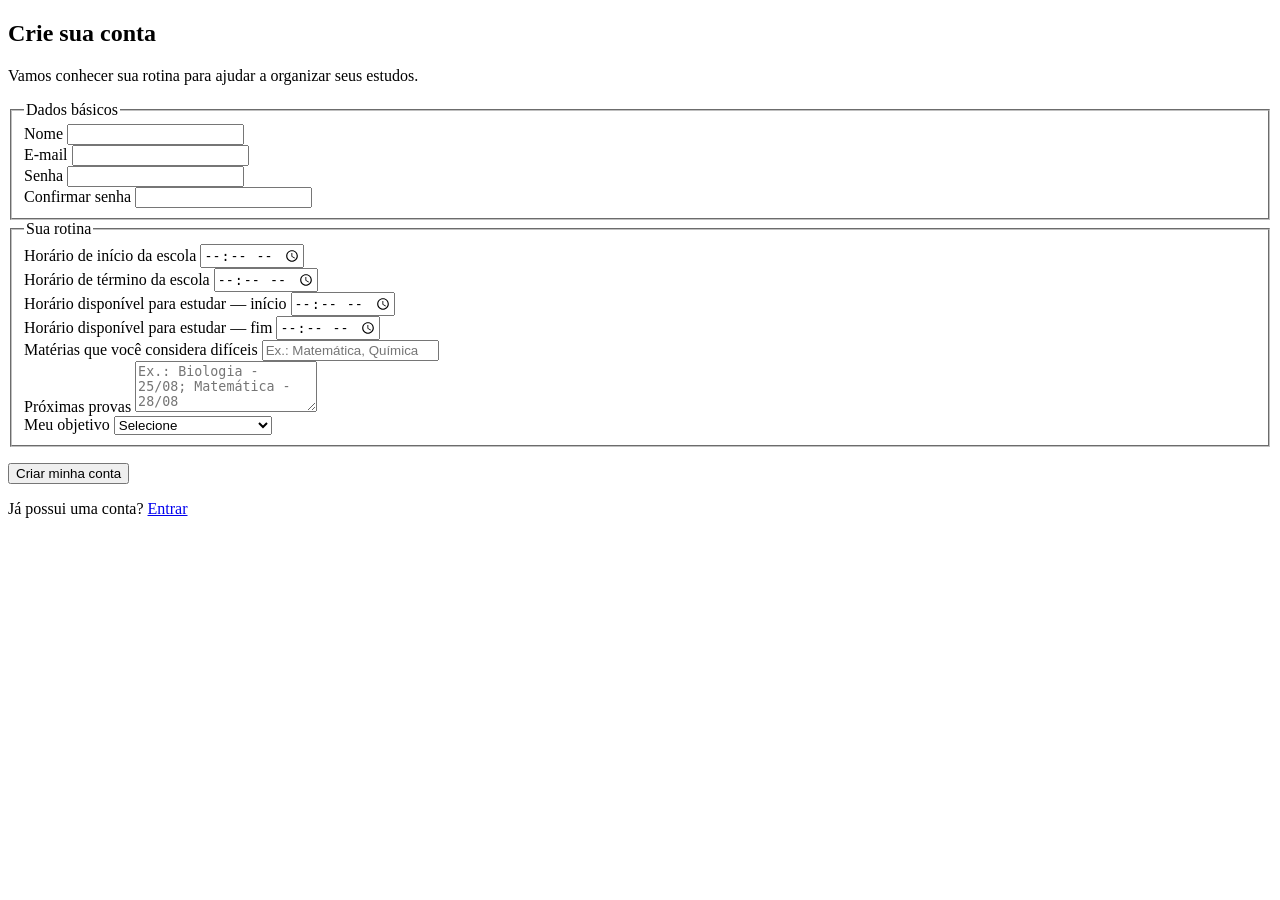
==== HTML/cadastro.html @ 258f2d6f "maior parte do código html + css" ====
<!DOCTYPE html>
<html lang="pt-BR">
<head>
    <meta charset="UTF-8">
    <meta name="viewport" content="width=device-width, initial-scale=1.0">
    <title>Meu Foco - Cadastro</title>
    <link rel="stylesheet" href="css/style.css">
</head>
<body>
    <main class="pagina pagina-cadastro">
        <section class="card-cadastro">
            <header class="cabecalho-cadastro">
                <h1>Crie sua conta</h1>
                <p>Vamos conhecer sua rotina para ajudar a organizar seus estudos.</p>
            </header>

            <form id="form-cadastro" novalidate>
                <fieldset class="grupo-formulario">
                    <legend>Dados básicos</legend>

                    <div class="campo">
                        <label for="cadastro-nome">Nome</label>
                        <input type="text" id="cadastro-nome" required>
                    </div>

                    <div class="campo">
                        <label for="cadastro-email">E-mail</label>
                        <input type="email" id="cadastro-email" required>
                    </div>

                    <div class="campo">
                        <label for="cadastro-senha">Senha</label>
                        <input type="password" id="cadastro-senha" minlength="6" required>
                    </div>

                    <div class="campo">
                        <label for="cadastro-confirmacao">Confirmar senha</label>
                        <input type="password" id="cadastro-confirmacao" minlength="6" required>
                    </div>
                </fieldset>

                <fieldset class="grupo-formulario">
                    <legend>Sua rotina</legend>

                    <div class="campo">
                        <label for="horario-escola-inicio">Horário de início da escola</label>
                        <input type="time" id="horario-escola-inicio">
                    </div>

                    <div class="campo">
                        <label for="horario-escola-fim">Horário de término da escola</label>
                        <input type="time" id="horario-escola-fim">
                    </div>

                    <div class="campo">
                        <label for="horario-estudo-inicio">Horário disponível para estudar — início</label>
                        <input type="time" id="horario-estudo-inicio">
                    </div>

                    <div class="campo">
                        <label for="horario-estudo-fim">Horário disponível para estudar — fim</label>
                        <input type="time" id="horario-estudo-fim">
                    </div>

                    <div class="campo">
                        <label for="materias-dificeis">Matérias que você considera difíceis</label>
                        <input type="text" id="materias-dificeis" placeholder="Ex.: Matemática, Química">
                    </div>

                    <div class="campo">
                        <label for="dias-prova">Próximas provas</label>
                        <textarea id="dias-prova" rows="3" placeholder="Ex.: Biologia - 25/08; Matemática - 28/08"></textarea>
                    </div>

                    <div class="campo">
                        <label for="objetivo">Meu objetivo</label>
                        <select id="objetivo" required>
                            <option value="">Selecione</option>
                            <option value="passar-no-enem">Passar no ENEM</option>
                            <option value="melhorar-notas">Melhorar minhas notas</option>
                            <option value="nao-acumular">Não acumular tarefas</option>
                            <option value="outro">Outro</option>
                        </select>
                    </div>
                </fieldset>

                <p id="cadastro-mensagem" class="mensagem" role="alert"></p>

                <button type="submit" class="botao botao-principal">Criar minha conta</button>
            </form>

            <p class="link-alternativo">
                Já possui uma conta?
                <a href="index.html">Entrar</a>
            </p>
        </section>
    </main>

    <script src="js/cadastro.js"></script>
</body>
</html>
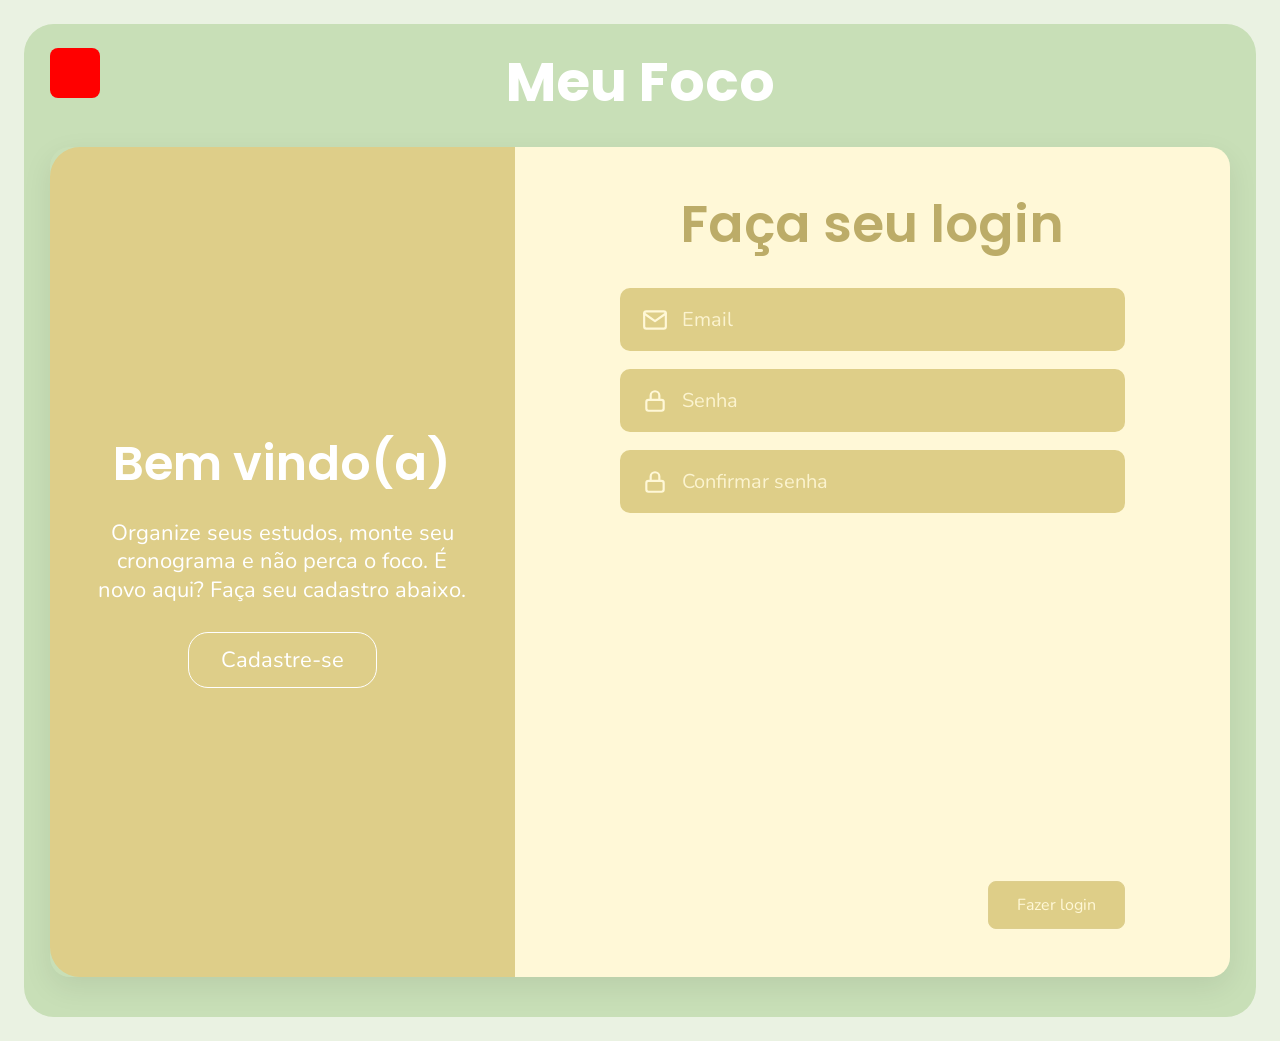
==== commit eed5cce6: "cadastroatualizado" ====
--- a/HTML/cadastro.html
+++ b/HTML/cadastro.html
@@ -1,101 +1,281 @@
 <!DOCTYPE html>
 <html lang="pt-BR">
 <head>
-    <meta charset="UTF-8">
-    <meta name="viewport" content="width=device-width, initial-scale=1.0">
-    <title>Meu Foco - Cadastro</title>
-    <link rel="stylesheet" href="css/style.css">
+<meta charset="UTF-8">
+<meta name="viewport" content="width=device-width, initial-scale=1.0">
+<title>Meu Foco - Login</title>
+<link rel="preconnect" href="https://fonts.googleapis.com">
+<link href="https://fonts.googleapis.com/css2?family=Poppins:wght@400;600;700&family=Nunito:wght@400;600&display=swap" rel="stylesheet">
+<style>
+  :root {
+    --bg: #C8DFB7;
+    --gold: #DECE89;
+    --gold-input: #DECE88;
+    --cream: #FFF8D7;
+    --heading-olive: #BCAC68;
+    --accent-red: #FF0000;
+    --white: #FFFFFF;
+  }
+
+  * { box-sizing: border-box; margin: 0; padding: 0; }
+
+  body {
+    background: #EAF2E2;
+    font-family: 'Nunito', sans-serif;
+    display: flex;
+    justify-content: center;
+    padding: 24px;
+  }
+
+  .notebook {
+    position: relative;
+    width: 100%;
+    max-width: 1280px;
+    min-height: 993px;
+    background: var(--bg);
+    border-radius: 30px;
+    padding: 24px 26px 40px;
+    display: flex;
+    flex-direction: column;
+    gap: 32px;
+  }
+
+  .topbar {
+    display: flex;
+    align-items: center;
+    justify-content: center;
+    position: relative;
+    min-height: 67px;
+  }
+
+  .topbar .icon-square {
+    position: absolute;
+    left: 0;
+    top: 0;
+    width: 50px;
+    height: 50px;
+    background: var(--accent-red);
+    border-radius: 8px;
+  }
+
+  .topbar h1 {
+    font-family: 'Poppins', sans-serif;
+    font-weight: 700;
+    font-size: 55px;
+    line-height: 67px;
+    color: var(--white);
+    text-align: center;
+  }
+
+  .auth-panel {
+    flex: 1;
+    display: grid;
+    grid-template-columns: minmax(0, 0.65fr) minmax(0, 1fr);
+    border-radius: 20px;
+    overflow: hidden;
+    min-height: 780px;
+    box-shadow: 0 10px 30px rgba(0,0,0,0.08);
+  }
+
+  .auth-left {
+    background: var(--gold);
+    border-radius: 30px 0 0 30px;
+    display: flex;
+    flex-direction: column;
+    align-items: center;
+    justify-content: center;
+    text-align: center;
+    padding: 48px 40px;
+    gap: 28px;
+  }
+
+  .auth-left h2 {
+    font-family: 'Poppins', sans-serif;
+    font-weight: 600;
+    font-size: 48px;
+    line-height: 1.15;
+    color: var(--white);
+  }
+
+  .auth-left p {
+    font-weight: 400;
+    font-size: 22px;
+    line-height: 1.3;
+    color: var(--white);
+    max-width: 380px;
+  }
+
+  .cta-outline {
+    display: inline-flex;
+    align-items: center;
+    justify-content: center;
+    padding: 12px 32px;
+    border: 1px solid var(--white);
+    border-radius: 20px;
+    font-weight: 400;
+    font-size: 22px;
+    color: var(--white);
+    text-decoration: none;
+    background: transparent;
+    cursor: pointer;
+    transition: background 0.2s ease, color 0.2s ease;
+  }
+
+  .cta-outline:hover {
+    background: var(--white);
+    color: var(--gold);
+  }
+
+  .auth-right {
+    background: var(--cream);
+    display: flex;
+    flex-direction: column;
+    align-items: center;
+    padding: 48px 56px;
+    gap: 28px;
+  }
+
+  .auth-right h2 {
+    font-family: 'Poppins', sans-serif;
+    font-weight: 600;
+    font-size: 52px;
+    line-height: 1.1;
+    color: var(--heading-olive);
+    text-align: center;
+    margin-bottom: 8px;
+  }
+
+  form.signup-form {
+    width: 100%;
+    max-width: 505px;
+    display: flex;
+    flex-direction: column;
+    gap: 18px;
+    flex: 1;
+  }
+
+  .field {
+    display: flex;
+    align-items: center;
+    gap: 14px;
+    width: 100%;
+    background: var(--gold-input);
+    border-radius: 10px;
+    padding: 18px 22px;
+  }
+
+  .field svg {
+    flex: none;
+    width: 26px;
+    height: 26px;
+    color: var(--cream);
+  }
+
+  .field input {
+    flex: 1;
+    background: transparent;
+    border: none;
+    outline: none;
+    font-family: 'Nunito', sans-serif;
+    font-weight: 400;
+    font-size: 20px;
+    color: var(--cream);
+  }
+
+  .field input::placeholder {
+    color: var(--cream);
+    opacity: 0.9;
+  }
+
+  .submit-row {
+    display: flex;
+    justify-content: flex-end;
+    margin-top: auto;
+  }
+
+  .submit-btn {
+    display: inline-flex;
+    align-items: center;
+    justify-content: center;
+    padding: 12px 28px;
+    background: var(--gold-input);
+    border: 1px solid #DDCE8E;
+    border-radius: 8px;
+    font-family: 'Nunito', sans-serif;
+    font-weight: 400;
+    font-size: 16px;
+    color: var(--cream);
+    cursor: pointer;
+    transition: filter 0.2s ease;
+  }
+
+  .submit-btn:hover { filter: brightness(0.95); }
+
+  @media (max-width: 860px) {
+    .auth-panel { grid-template-columns: 1fr; min-height: unset; }
+    .auth-left { border-radius: 30px 30px 0 0; padding: 40px 24px; }
+    .auth-right { padding: 40px 24px; }
+    .auth-left h2 { font-size: 34px; }
+    .auth-right h2 { font-size: 36px; }
+    .topbar h1 { font-size: 34px; line-height: 40px; }
+    .topbar .icon-square { width: 36px; height: 36px; }
+  }
+</style>
 </head>
 <body>
-    <main class="pagina pagina-cadastro">
-        <section class="card-cadastro">
-            <header class="cabecalho-cadastro">
-                <h1>Crie sua conta</h1>
-                <p>Vamos conhecer sua rotina para ajudar a organizar seus estudos.</p>
-            </header>
-
-            <form id="form-cadastro" novalidate>
-                <fieldset class="grupo-formulario">
-                    <legend>Dados básicos</legend>
-
-                    <div class="campo">
-                        <label for="cadastro-nome">Nome</label>
-                        <input type="text" id="cadastro-nome" required>
-                    </div>
-
-                    <div class="campo">
-                        <label for="cadastro-email">E-mail</label>
-                        <input type="email" id="cadastro-email" required>
-                    </div>
-
-                    <div class="campo">
-                        <label for="cadastro-senha">Senha</label>
-                        <input type="password" id="cadastro-senha" minlength="6" required>
-                    </div>
-
-                    <div class="campo">
-                        <label for="cadastro-confirmacao">Confirmar senha</label>
-                        <input type="password" id="cadastro-confirmacao" minlength="6" required>
-                    </div>
-                </fieldset>
-
-                <fieldset class="grupo-formulario">
-                    <legend>Sua rotina</legend>
-
-                    <div class="campo">
-                        <label for="horario-escola-inicio">Horário de início da escola</label>
-                        <input type="time" id="horario-escola-inicio">
-                    </div>
-
-                    <div class="campo">
-                        <label for="horario-escola-fim">Horário de término da escola</label>
-                        <input type="time" id="horario-escola-fim">
-                    </div>
-
-                    <div class="campo">
-                        <label for="horario-estudo-inicio">Horário disponível para estudar — início</label>
-                        <input type="time" id="horario-estudo-inicio">
-                    </div>
-
-                    <div class="campo">
-                        <label for="horario-estudo-fim">Horário disponível para estudar — fim</label>
-                        <input type="time" id="horario-estudo-fim">
-                    </div>
-
-                    <div class="campo">
-                        <label for="materias-dificeis">Matérias que você considera difíceis</label>
-                        <input type="text" id="materias-dificeis" placeholder="Ex.: Matemática, Química">
-                    </div>
-
-                    <div class="campo">
-                        <label for="dias-prova">Próximas provas</label>
-                        <textarea id="dias-prova" rows="3" placeholder="Ex.: Biologia - 25/08; Matemática - 28/08"></textarea>
-                    </div>
-
-                    <div class="campo">
-                        <label for="objetivo">Meu objetivo</label>
-                        <select id="objetivo" required>
-                            <option value="">Selecione</option>
-                            <option value="passar-no-enem">Passar no ENEM</option>
-                            <option value="melhorar-notas">Melhorar minhas notas</option>
-                            <option value="nao-acumular">Não acumular tarefas</option>
-                            <option value="outro">Outro</option>
-                        </select>
-                    </div>
-                </fieldset>
-
-                <p id="cadastro-mensagem" class="mensagem" role="alert"></p>
-
-                <button type="submit" class="botao botao-principal">Criar minha conta</button>
-            </form>
-
-            <p class="link-alternativo">
-                Já possui uma conta?
-                <a href="index.html">Entrar</a>
-            </p>
-        </section>
-    </main>
-
-    <script src="js/cadastro.js"></script>
+
+<div class="notebook">
+
+  <header class="topbar">
+    <div class="icon-square" aria-hidden="true"></div>
+    <h1>Meu Foco</h1>
+  </header>
+
+  <section class="auth-panel">
+
+    <div class="auth-left">
+      <h2>Bem vindo(a)</h2>
+      <p>Organize seus estudos, monte seu cronograma e não perca o foco. É novo aqui? Faça seu cadastro abaixo.</p>
+      <a href="#form-cadastro" class="cta-outline">Cadastre-se</a>
+    </div>
+
+    <div class="auth-right">
+      <h2>Faça seu login</h2>
+
+      <form class="signup-form" id="form-cadastro">
+        <label class="field">
+          <svg viewBox="0 0 24 24" fill="none" stroke="currentColor" stroke-width="2" stroke-linecap="round" stroke-linejoin="round">
+            <rect x="2" y="4" width="20" height="16" rx="2"/>
+            <path d="M22 6l-10 7L2 6"/>
+          </svg>
+          <input type="email" name="email" placeholder="Email" required>
+        </label>
+
+        <label class="field">
+          <svg viewBox="0 0 24 24" fill="none" stroke="currentColor" stroke-width="2" stroke-linecap="round" stroke-linejoin="round">
+            <rect x="4" y="11" width="16" height="10" rx="2"/>
+            <path d="M8 11V7a4 4 0 0 1 8 0v4"/>
+          </svg>
+          <input type="password" name="senha" placeholder="Senha" required>
+        </label>
+
+        <label class="field">
+          <svg viewBox="0 0 24 24" fill="none" stroke="currentColor" stroke-width="2" stroke-linecap="round" stroke-linejoin="round">
+            <rect x="4" y="11" width="16" height="10" rx="2"/>
+            <path d="M8 11V7a4 4 0 0 1 8 0v4"/>
+          </svg>
+          <input type="password" name="confirmar_senha" placeholder="Confirmar senha" required>
+        </label>
+
+        <div class="submit-row">
+          <a href="index.html"><button type="submit" class="submit-btn">Fazer login</button></a>
+        </div>
+      </form>
+    </div>
+
+  </section>
+
+</div>
+<!--Eu nunca mais quero passar por isso, pela fé-->
 </body>
 </html>
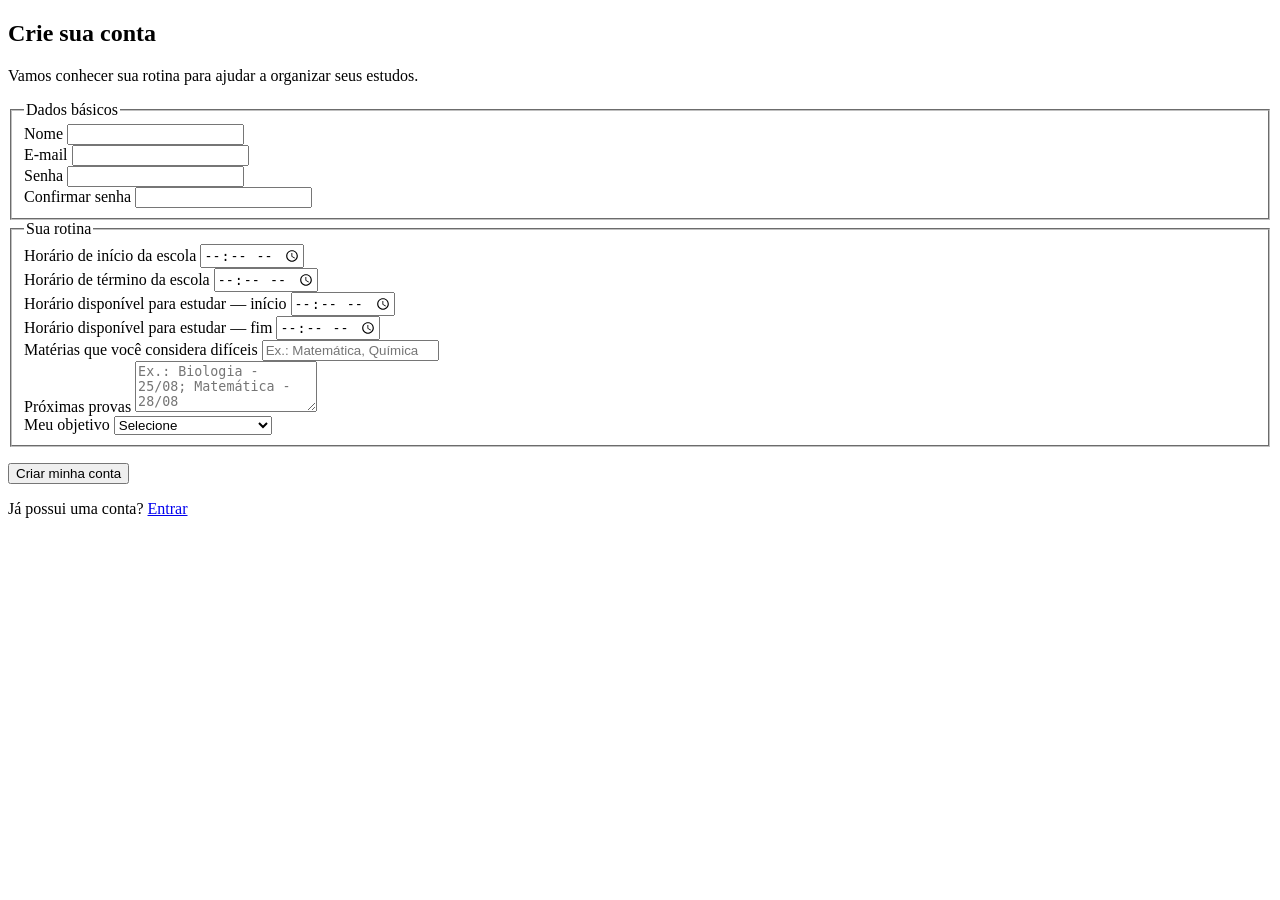
==== commit bbfc94c2: "voltando2" ====
--- a/HTML/cadastro.html
+++ b/HTML/cadastro.html
@@ -1,281 +1,171 @@
 <!DOCTYPE html>
 <html lang="pt-BR">
 <head>
-<meta charset="UTF-8">
-<meta name="viewport" content="width=device-width, initial-scale=1.0">
-<title>Meu Foco - Login</title>
-<link rel="preconnect" href="https://fonts.googleapis.com">
-<link href="https://fonts.googleapis.com/css2?family=Poppins:wght@400;600;700&family=Nunito:wght@400;600&display=swap" rel="stylesheet">
-<style>
-  :root {
-    --bg: #C8DFB7;
-    --gold: #DECE89;
-    --gold-input: #DECE88;
-    --cream: #FFF8D7;
-    --heading-olive: #BCAC68;
-    --accent-red: #FF0000;
-    --white: #FFFFFF;
-  }
-
-  * { box-sizing: border-box; margin: 0; padding: 0; }
-
-  body {
-    background: #EAF2E2;
-    font-family: 'Nunito', sans-serif;
-    display: flex;
-    justify-content: center;
-    padding: 24px;
-  }
-
-  .notebook {
-    position: relative;
-    width: 100%;
-    max-width: 1280px;
-    min-height: 993px;
-    background: var(--bg);
-    border-radius: 30px;
-    padding: 24px 26px 40px;
-    display: flex;
-    flex-direction: column;
-    gap: 32px;
-  }
-
-  .topbar {
-    display: flex;
-    align-items: center;
-    justify-content: center;
-    position: relative;
-    min-height: 67px;
-  }
-
-  .topbar .icon-square {
-    position: absolute;
-    left: 0;
-    top: 0;
-    width: 50px;
-    height: 50px;
-    background: var(--accent-red);
-    border-radius: 8px;
-  }
-
-  .topbar h1 {
-    font-family: 'Poppins', sans-serif;
-    font-weight: 700;
-    font-size: 55px;
-    line-height: 67px;
-    color: var(--white);
-    text-align: center;
-  }
-
-  .auth-panel {
-    flex: 1;
-    display: grid;
-    grid-template-columns: minmax(0, 0.65fr) minmax(0, 1fr);
-    border-radius: 20px;
-    overflow: hidden;
-    min-height: 780px;
-    box-shadow: 0 10px 30px rgba(0,0,0,0.08);
-  }
-
-  .auth-left {
-    background: var(--gold);
-    border-radius: 30px 0 0 30px;
-    display: flex;
-    flex-direction: column;
-    align-items: center;
-    justify-content: center;
-    text-align: center;
-    padding: 48px 40px;
-    gap: 28px;
-  }
-
-  .auth-left h2 {
-    font-family: 'Poppins', sans-serif;
-    font-weight: 600;
-    font-size: 48px;
-    line-height: 1.15;
-    color: var(--white);
-  }
-
-  .auth-left p {
-    font-weight: 400;
-    font-size: 22px;
-    line-height: 1.3;
-    color: var(--white);
-    max-width: 380px;
-  }
-
-  .cta-outline {
-    display: inline-flex;
-    align-items: center;
-    justify-content: center;
-    padding: 12px 32px;
-    border: 1px solid var(--white);
-    border-radius: 20px;
-    font-weight: 400;
-    font-size: 22px;
-    color: var(--white);
-    text-decoration: none;
-    background: transparent;
-    cursor: pointer;
-    transition: background 0.2s ease, color 0.2s ease;
-  }
-
-  .cta-outline:hover {
-    background: var(--white);
-    color: var(--gold);
-  }
-
-  .auth-right {
-    background: var(--cream);
-    display: flex;
-    flex-direction: column;
-    align-items: center;
-    padding: 48px 56px;
-    gap: 28px;
-  }
-
-  .auth-right h2 {
-    font-family: 'Poppins', sans-serif;
-    font-weight: 600;
-    font-size: 52px;
-    line-height: 1.1;
-    color: var(--heading-olive);
-    text-align: center;
-    margin-bottom: 8px;
-  }
-
-  form.signup-form {
-    width: 100%;
-    max-width: 505px;
-    display: flex;
-    flex-direction: column;
-    gap: 18px;
-    flex: 1;
-  }
-
-  .field {
-    display: flex;
-    align-items: center;
-    gap: 14px;
-    width: 100%;
-    background: var(--gold-input);
-    border-radius: 10px;
-    padding: 18px 22px;
-  }
-
-  .field svg {
-    flex: none;
-    width: 26px;
-    height: 26px;
-    color: var(--cream);
-  }
-
-  .field input {
-    flex: 1;
-    background: transparent;
-    border: none;
-    outline: none;
-    font-family: 'Nunito', sans-serif;
-    font-weight: 400;
-    font-size: 20px;
-    color: var(--cream);
-  }
-
-  .field input::placeholder {
-    color: var(--cream);
-    opacity: 0.9;
-  }
-
-  .submit-row {
-    display: flex;
-    justify-content: flex-end;
-    margin-top: auto;
-  }
-
-  .submit-btn {
-    display: inline-flex;
-    align-items: center;
-    justify-content: center;
-    padding: 12px 28px;
-    background: var(--gold-input);
-    border: 1px solid #DDCE8E;
-    border-radius: 8px;
-    font-family: 'Nunito', sans-serif;
-    font-weight: 400;
-    font-size: 16px;
-    color: var(--cream);
-    cursor: pointer;
-    transition: filter 0.2s ease;
-  }
-
-  .submit-btn:hover { filter: brightness(0.95); }
-
-  @media (max-width: 860px) {
-    .auth-panel { grid-template-columns: 1fr; min-height: unset; }
-    .auth-left { border-radius: 30px 30px 0 0; padding: 40px 24px; }
-    .auth-right { padding: 40px 24px; }
-    .auth-left h2 { font-size: 34px; }
-    .auth-right h2 { font-size: 36px; }
-    .topbar h1 { font-size: 34px; line-height: 40px; }
-    .topbar .icon-square { width: 36px; height: 36px; }
-  }
-</style>
+    <meta charset="UTF-8">
+    <meta name="viewport" content="width=device-width, initial-scale=1.0">
+    <title>Meu Foco - Cadastro</title>
+    <link rel="stylesheet" href="css/style.css">
 </head>
 <body>
+    <main class="pagina pagina-cadastro">
+        <section class="card-cadastro">
+            <header class="cabecalho-cadastro">
+                <h1>Crie sua conta</h1>
+                <p>Vamos conhecer sua rotina para ajudar a organizar seus estudos.</p>
+            </header>
 
-<div class="notebook">
+            <form id="form-cadastro" novalidate>
+                <fieldset class="grupo-formulario">
+                    <legend>Dados básicos</legend>
 
-  <header class="topbar">
-    <div class="icon-square" aria-hidden="true"></div>
-    <h1>Meu Foco</h1>
-  </header>
+                    <div class="campo">
+                        <label for="cadastro-nome">Nome</label>
+                        <input type="text" id="cadastro-nome" required>
+                    </div>
 
-  <section class="auth-panel">
+                    <div class="campo">
+                        <label for="cadastro-email">E-mail</label>
+                        <input type="email" id="cadastro-email" required>
+                    </div>
 
-    <div class="auth-left">
-      <h2>Bem vindo(a)</h2>
-      <p>Organize seus estudos, monte seu cronograma e não perca o foco. É novo aqui? Faça seu cadastro abaixo.</p>
-      <a href="#form-cadastro" class="cta-outline">Cadastre-se</a>
-    </div>
+                    <div class="campo">
+                        <label for="cadastro-senha">Senha</label>
+                        <input type="password" id="cadastro-senha" minlength="6" required>
+                    </div>
 
-    <div class="auth-right">
-      <h2>Faça seu login</h2>
+                    <div class="campo">
+                        <label for="cadastro-confirmacao">Confirmar senha</label>
+                        <input type="password" id="cadastro-confirmacao" minlength="6" required>
+                    </div>
+                </fieldset>
 
-      <form class="signup-form" id="form-cadastro">
-        <label class="field">
-          <svg viewBox="0 0 24 24" fill="none" stroke="currentColor" stroke-width="2" stroke-linecap="round" stroke-linejoin="round">
-            <rect x="2" y="4" width="20" height="16" rx="2"/>
-            <path d="M22 6l-10 7L2 6"/>
-          </svg>
-          <input type="email" name="email" placeholder="Email" required>
-        </label>
+                <fieldset class="grupo-formulario">
+                    <legend>Sua rotina</legend>
 
-        <label class="field">
-          <svg viewBox="0 0 24 24" fill="none" stroke="currentColor" stroke-width="2" stroke-linecap="round" stroke-linejoin="round">
-            <rect x="4" y="11" width="16" height="10" rx="2"/>
-            <path d="M8 11V7a4 4 0 0 1 8 0v4"/>
-          </svg>
-          <input type="password" name="senha" placeholder="Senha" required>
-        </label>
+                    <div class="campo">
+                        <label for="horario-escola-inicio">Horário de início da escola</label>
+                        <input type="time" id="horario-escola-inicio">
+                    </div>
 
-        <label class="field">
-          <svg viewBox="0 0 24 24" fill="none" stroke="currentColor" stroke-width="2" stroke-linecap="round" stroke-linejoin="round">
-            <rect x="4" y="11" width="16" height="10" rx="2"/>
-            <path d="M8 11V7a4 4 0 0 1 8 0v4"/>
-          </svg>
-          <input type="password" name="confirmar_senha" placeholder="Confirmar senha" required>
-        </label>
+                    <div class="campo">
+                        <label for="horario-escola-fim">Horário de término da escola</label>
+                        <input type="time" id="horario-escola-fim">
+                    </div>
 
-        <div class="submit-row">
-          <a href="index.html"><button type="submit" class="submit-btn">Fazer login</button></a>
-        </div>
-      </form>
-    </div>
+                    <div class="campo">
+                        <label for="horario-estudo-inicio">Horário disponível para estudar — início</label>
+                        <input type="time" id="horario-estudo-inicio">
+                    </div>
 
-  </section>
+                    <div class="campo">
+                        <label for="horario-estudo-fim">Horário disponível para estudar — fim</label>
+                        <input type="time" id="horario-estudo-fim">
+                    </div>
 
-</div>
-<!--Eu nunca mais quero passar por isso, pela fé-->
+                    <div class="campo">
+                        <label for="materias-dificeis">Matérias que você considera difíceis</label>
+                        <input type="text" id="materias-dificeis" placeholder="Ex.: Matemática, Química">
+                    </div>
+
+                    <div class="campo">
+                        <label for="dias-prova">Próximas provas</label>
+                        <textarea id="dias-prova" rows="3" placeholder="Ex.: Biologia - 25/08; Matemática - 28/08"></textarea>
+                    </div>
+
+                    <div class="campo">
+                        <label for="objetivo">Meu objetivo</label>
+                        <select id="objetivo" required>
+                            <option value="">Selecione</option>
+                            <option value="passar-no-enem">Passar no ENEM</option>
+                            <option value="melhorar-notas">Melhorar minhas notas</option>
+                            <option value="nao-acumular">Não acumular tarefas</option>
+                            <option value="outro">Outro</option>
+                        </select>
+                    </div>
+                </fieldset>
+
+                <p id="cadastro-mensagem" class="mensagem" role="alert"></p>
+
+                <button type="submit" class="botao botao-principal">Criar minha conta</button>
+            </form>
+
+            <p class="link-alternativo">
+                Já possui uma conta?
+                <a href="index.html">Entrar</a>
+            </p>
+        </section>
+    </main>
+
+    <script>document.addEventListener("DOMContentLoaded", () => {
+    const form = document.getElementById("form-cadastro");
+    const mensagem = document.getElementById("cadastro-mensagem");
+
+    form.addEventListener("submit", (event) => {
+        event.preventDefault();
+
+        const nome = document.getElementById("cadastro-nome").value.trim();
+        const email = document.getElementById("cadastro-email").value.trim().toLowerCase();
+        const senha = document.getElementById("cadastro-senha").value;
+        const confirmacao = document.getElementById("cadastro-confirmacao").value;
+        const objetivo = document.getElementById("objetivo").value;
+
+        if (!nome || !email || !senha || !confirmacao || !objetivo) {
+            mensagem.textContent = "Preencha todos os campos obrigatórios.";
+            return;
+        }
+
+        if (senha.length < 6) {
+            mensagem.textContent = "A senha precisa ter pelo menos 6 caracteres.";
+            return;
+        }
+
+        if (senha !== confirmacao) {
+            mensagem.textContent = "As senhas não coincidem.";
+            return;
+        }
+
+        const usuarioExistente = JSON.parse(localStorage.getItem("meuFocoUsuario"));
+
+        if (usuarioExistente && usuarioExistente.email.toLowerCase() === email) {
+            mensagem.textContent = "Já existe uma conta com esse e-mail.";
+            return;
+        }
+
+        const usuario = {
+            nome,
+            email,
+            senha,
+            rotina: {
+                escolaInicio: document.getElementById("horario-escola-inicio").value,
+                escolaFim: document.getElementById("horario-escola-fim").value,
+                estudoInicio: document.getElementById("horario-estudo-inicio").value,
+                estudoFim: document.getElementById("horario-estudo-fim").value
+            },
+            materiasDificeis: document.getElementById("materias-dificeis").value.trim(),
+            provas: document.getElementById("dias-prova").value.trim(),
+            objetivo
+        };
+
+        localStorage.setItem("meuFocoUsuario", JSON.stringify(usuario));
+
+        const tarefasIniciais = [
+            {
+                id: Date.now(),
+                nome: "Revisar conteúdo da semana",
+                materia: usuario.materiasDificeis.split(",")[0]?.trim() || "Estudos",
+                prazo: "",
+                dificuldade: "media",
+                concluida: false
+            }
+        ];
+
+        localStorage.setItem("meuFocoTarefas", JSON.stringify(tarefasIniciais));
+        localStorage.setItem("meuFocoTempoEstudado", "0");
+        localStorage.setItem("meuFocoLogado", "true");
+
+        window.location.href = "inicio.html";
+    });
+});
+</script>
 </body>
 </html>
